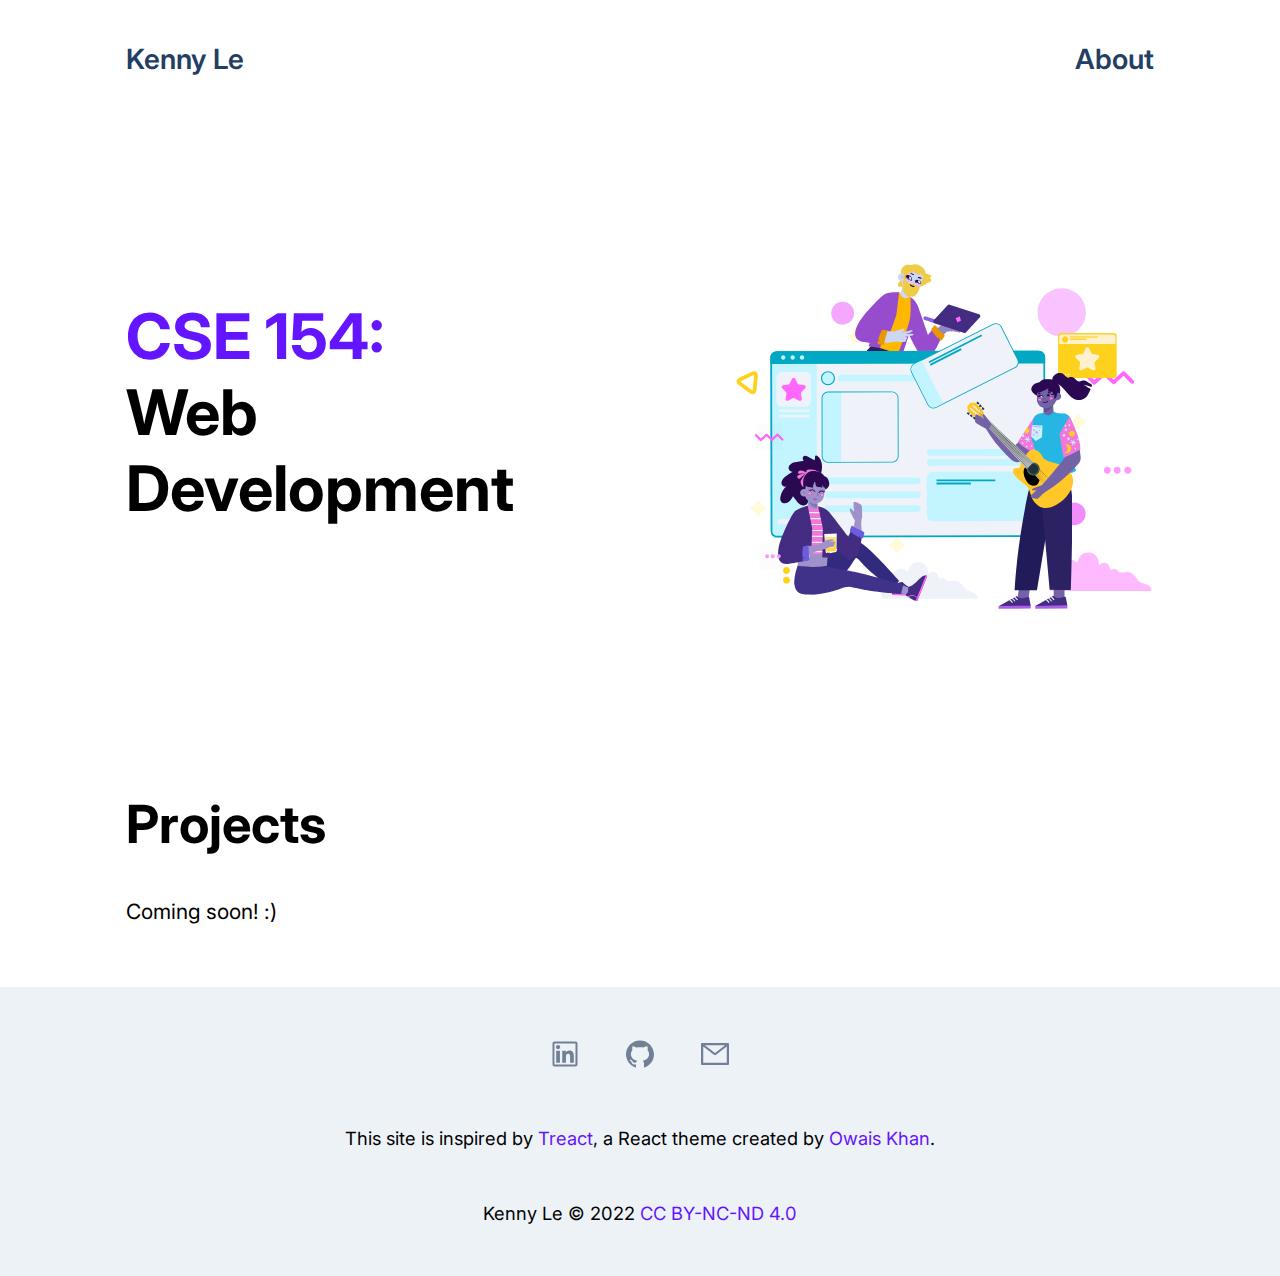
==== src/index.html @ 9e93e446 "Creative Project 1 initial upload" ====
<!DOCTYPE html>
<!--
  ***
  * Kenny "Ackerson" Le
  * CSE 154 AF, Winter 2022
  * TA: Ludvig Liljenberg, Marina Wooden
  * 1/5/22
  * Creative Project #1
  * Description: Home page to CSE 154 portfolio with links to projects
  ***
-->
<html lang="en">
<head>
  <meta charset="UTF-8">
  <link rel="stylesheet" href="styles.css">
  <title>Kenny Le | CSE 154</title>
</head>
<body>
  <div class="container">
    <header>
      <a href="index.html">Kenny Le</a>
      <a href="about.html">About</a>
    </header>

    <section class="horizontal-alignment" id="banner">
      <h1>
        <span class="purple">CSE 154:</span> <br />Web <br /> Development
      </h1>
      <!-- Dayflow by Pau Barbaro: https://blush.design/collections/YSMTNXyjxRqyK7ahEPno/dayflow -->
      <img src="images/dayflow-teamwork.svg" alt="Illustration of 3 people standing around digital screen"/>
    </section>

    <section>
      <h2>Projects</h2>
      <p>Coming soon! :)</p>
    </section>
  </div>

  <footer class="vertical-alignment">
    <div>
      <a class="footer-icon" href="https://www.linkedin.com/in/kmdle/" target="_blank"
         rel="noopener noreferrer">
        <!-- LinkedIn Icon from Ant Design: https://ant.design/ -->
        <svg viewBox="64 64 896 896" focusable="false" data-icon="linkedin" width="1em" height="1em" fill="currentColor" aria-hidden="true"><path d="M847.7 112H176.3c-35.5 0-64.3 28.8-64.3 64.3v671.4c0 35.5 28.8 64.3 64.3 64.3h671.4c35.5 0 64.3-28.8 64.3-64.3V176.3c0-35.5-28.8-64.3-64.3-64.3zm0 736c-447.8-.1-671.7-.2-671.7-.3.1-447.8.2-671.7.3-671.7 447.8.1 671.7.2 671.7.3-.1 447.8-.2 671.7-.3 671.7zM230.6 411.9h118.7v381.8H230.6zm59.4-52.2c37.9 0 68.8-30.8 68.8-68.8a68.8 68.8 0 10-137.6 0c-.1 38 30.7 68.8 68.8 68.8zm252.3 245.1c0-49.8 9.5-98 71.2-98 60.8 0 61.7 56.9 61.7 101.2v185.7h118.6V584.3c0-102.8-22.2-181.9-142.3-181.9-57.7 0-96.4 31.7-112.3 61.7h-1.6v-52.2H423.7v381.8h118.6V604.8z"></path></svg>
      </a>
      <a class="footer-icon" href="https://github.com/krocketeer" target="_blank"
         rel="noopener noreferrer">
        <!-- GitHub Icon from Ant Design: https://ant.design/ -->
        <svg viewBox="64 64 896 896" focusable="false" data-icon="github" width="1em" height="1em" fill="currentColor" aria-hidden="true"><path d="M511.6 76.3C264.3 76.2 64 276.4 64 523.5 64 718.9 189.3 885 363.8 946c23.5 5.9 19.9-10.8 19.9-22.2v-77.5c-135.7 15.9-141.2-73.9-150.3-88.9C215 726 171.5 718 184.5 703c30.9-15.9 62.4 4 98.9 57.9 26.4 39.1 77.9 32.5 104 26 5.7-23.5 17.9-44.5 34.7-60.8-140.6-25.2-199.2-111-199.2-213 0-49.5 16.3-95 48.3-131.7-20.4-60.5 1.9-112.3 4.9-120 58.1-5.2 118.5 41.6 123.2 45.3 33-8.9 70.7-13.6 112.9-13.6 42.4 0 80.2 4.9 113.5 13.9 11.3-8.6 67.3-48.8 121.3-43.9 2.9 7.7 24.7 58.3 5.5 118 32.4 36.8 48.9 82.7 48.9 132.3 0 102.2-59 188.1-200 212.9a127.5 127.5 0 0138.1 91v112.5c.8 9 0 17.9 15 17.9 177.1-59.7 304.6-227 304.6-424.1 0-247.2-200.4-447.3-447.5-447.3z"></path></svg>
      </a>
      <a class="footer-icon" href="mailto:kmdle@uw.edu" target="_blank" rel="noopener noreferrer">
        <!-- Email Icon from Ant Design: https://ant.design/ -->
        <svg viewBox="64 64 896 896" focusable="false" data-icon="mail" width="1em" height="1em" fill="currentColor" aria-hidden="true"><path d="M928 160H96c-17.7 0-32 14.3-32 32v640c0 17.7 14.3 32 32 32h832c17.7 0 32-14.3 32-32V192c0-17.7-14.3-32-32-32zm-40 110.8V792H136V270.8l-27.6-21.5 39.3-50.5 42.8 33.3h643.1l42.8-33.3 39.3 50.5-27.7 21.5zM833.6 232L512 482 190.4 232l-42.8-33.3-39.3 50.5 27.6 21.5 341.6 265.6a55.99 55.99 0 0068.7 0L888 270.8l27.6-21.5-39.3-50.5-42.7 33.2z"></path></svg>
      </a>
    </div>
    <p>
      This site is inspired by
      <a href="https://treact.owaiskhan.me/" target="_blank" rel="noopener noreferrer">Treact</a>,
      a React theme created by
      <a href="https://owaiskhan.me/" target="_blank" rel="noopener noreferrer">Owais Khan</a>.
    </p>
    <p>
      Kenny Le &copy; 2022 <a href="https://creativecommons.org/licenses/by-nc-nd/4.0/"
                              target="_blank" rel="noopener noreferrer">CC BY-NC-ND 4.0</a>
    </p>
  </footer>
</body>
</html>
---- src/styles.css ----
/*
 * Kenny "Ackerson" Le
 * CSE 154 AF, Winter 2022
 * TA: Ludvig Liljenberg, Marina Wooden
 * 1/5/22
 * Creative Project #1
 * Description: Global stylesheet for website
 */

@import url("https://fonts.googleapis.com/css2?family=Inter:wght@400;500;600;700;900&display=swap");

html, body {
  /*height: 100%;*/
  /*width: 100%;*/
  margin: 0;
  font-size: 18px;
}

body {
  font-family: "Inter", "Helvetica", sans-serif;
}

h1 {
  font-size: 3rem;
  margin: 15px 0;
}

h2 {
  font-size: 2.5rem;
}

h3 {
  font-size: 1.5rem;
}

a, .purple, header a:hover, .footer-icon:hover {
  color: rgb(100, 21, 255)
}

a {
  text-decoration: none;
}

header, .vertical-alignment, .horizontal-alignment {
  display: flex;
}

header, .horizontal-alignment {
  flex-flow: row nowrap;
}

.vertical-alignment {
  flex-flow: column nowrap;
}

.vertical-alignment, .horizontal-alignment {
  justify-content: center;
}

header, #banner, .accordion-header  {
  justify-content: space-between;
}

header a, .footer-icon {
  font-size: 28px;
}

header a {
  color: rgb(36, 62, 99);
  font-weight: 600;
}

header a:nth-child(2):hover {
  text-decoration: underline;
  text-underline-offset: 10px;
}

footer {
  background-color: rgb(237, 242, 247);
  padding: 2.5rem 0;
}

footer p {
  font-size: 0.875rem;
  margin-top: 2.5rem;
  margin-bottom: 0;
}

/* https://stackoverflow.com/questions/18672625/how-to-select-first-2-li-elements-using-css/22212585 */
footer div a:nth-child(-n + 2) {
  margin: 0 40px 0 0;
}

footer, .horizontal-alignment {
  align-items: center;
}

.footer-icon {
  color: rgb(113,128,150);
}

#about, #banner {
  padding: 6rem 0;
}

#about-text, .accordion-title {
  text-align: left;
}

#about-text {
  width: 42%;
  min-width: 42%;
}

#about-text p {
  font-size: 1.15rem;
  line-height: 1.5;
}

#about img {
  max-width: 48rem;
  width: 100%;
}

#banner img {
  height: 20rem;
  width: 20rem;
}

#banner h1 {
  margin: 0
}

.dog-image {
  width: 15rem;
  height: auto;
}

#accordion-layout {
  padding: 20px 0;
}

.accordion-header {
  border-top: 2px solid rgb(100, 21, 255);
}

.accordion-header, .accordion-title {
  cursor: pointer;
}

.accordion-title {
  padding: 16px 0;
  border: none;
  outline: none;
}

.accordion-button {
  transition: 0.2s ease-out;
}

.row-text {
  max-height: 0;
  transition: max-height 0.2s ease-out;
  overflow: hidden;
  padding: 0 0;
}

.row-text.active {
  margin-top: 0;
  margin-bottom: 16px;
}

#last-row {
  border-bottom: 2px solid rgb(100, 21, 255);
}


/* DESKTOP & TABLET */
@media (min-width: 768px) {
  html, body {
    font-size: 21px;
  }

  .container {
    padding: 2rem 6rem;
    /*overflow: hidden;*/
    max-width: 1280px;
    margin-right: auto;
    margin-left: auto;
    min-height: 72vh;
  }

  .row-text.active {
    margin: 16px 0;
  }
}
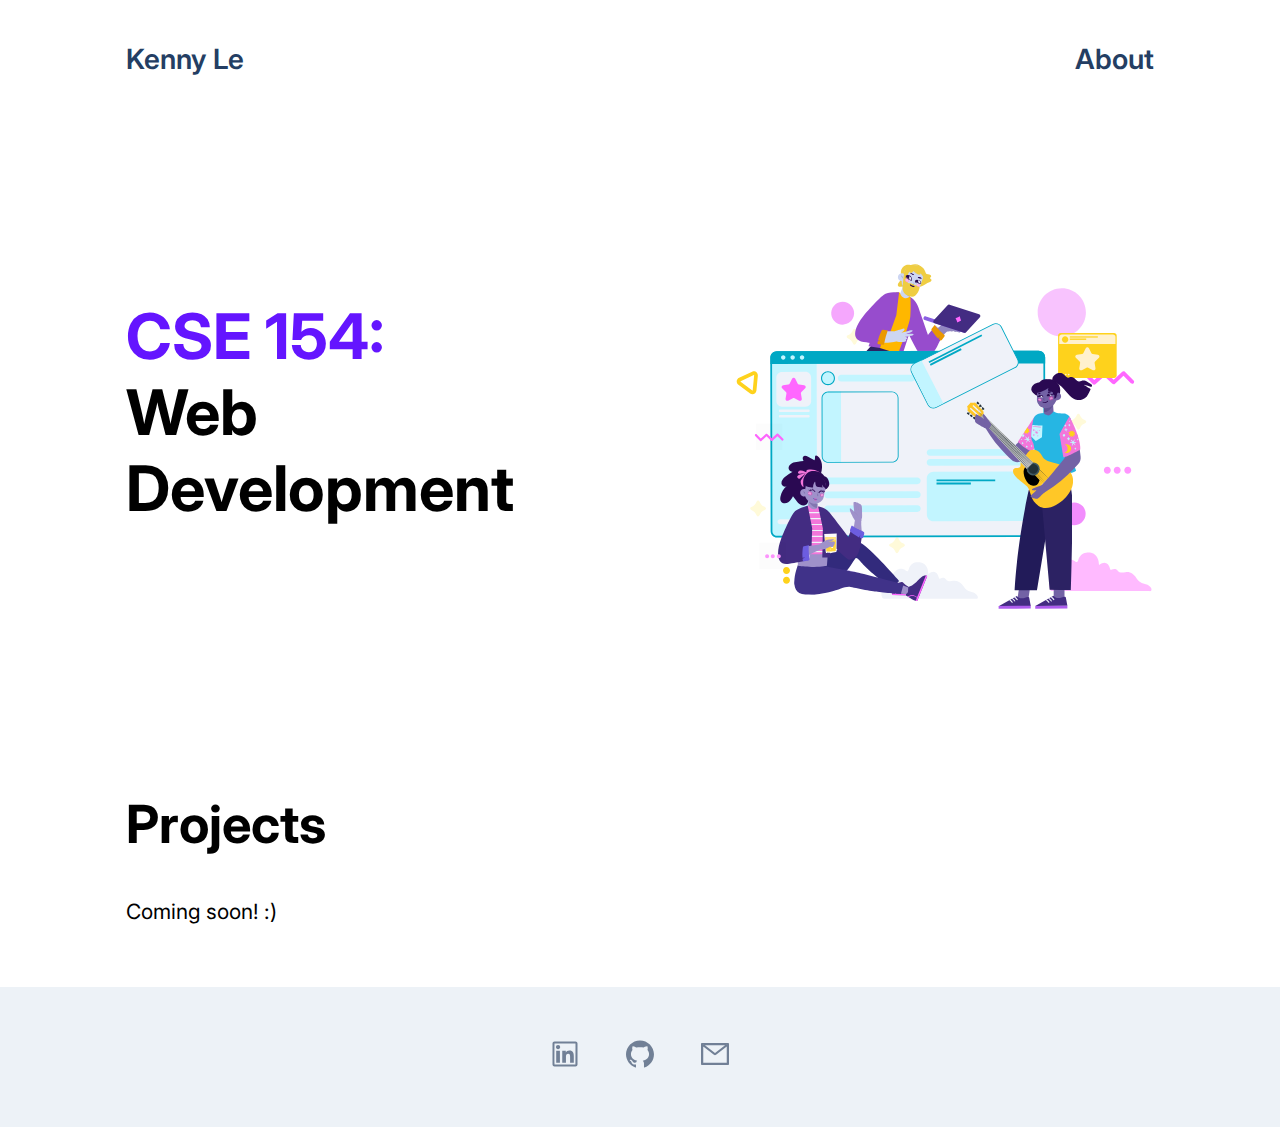
==== commit ada86014: "More linter fixes in HTML and About.jsJS rework" ====
--- a/src/index.html
+++ b/src/index.html
@@ -24,10 +24,10 @@
 
     <section class="horizontal-alignment" id="banner">
       <h1>
-        <span class="purple">CSE 154:</span> <br />Web <br /> Development
+        <span class="purple">CSE 154:</span> <br>Web <br> Development
       </h1>
       <!-- Dayflow by Pau Barbaro: https://blush.design/collections/YSMTNXyjxRqyK7ahEPno/dayflow -->
-      <img src="images/dayflow-teamwork.svg" alt="Illustration of 3 people standing around digital screen"/>
+      <img src="images/dayflow-teamwork.svg" alt="Illustration of 3 people standing around digital screen">
     </section>
 
     <section>
@@ -38,31 +38,52 @@
 
   <footer class="vertical-alignment">
     <div>
-      <a class="footer-icon" href="https://www.linkedin.com/in/kmdle/" target="_blank"
-         rel="noopener noreferrer">
+      <a class="footer-icon" href="https://www.linkedin.com/in/kmdle/"
+         target="_blank" rel="noopener noreferrer">
         <!-- LinkedIn Icon from Ant Design: https://ant.design/ -->
-        <svg viewBox="64 64 896 896" focusable="false" data-icon="linkedin" width="1em" height="1em" fill="currentColor" aria-hidden="true"><path d="M847.7 112H176.3c-35.5 0-64.3 28.8-64.3 64.3v671.4c0 35.5 28.8 64.3 64.3 64.3h671.4c35.5 0 64.3-28.8 64.3-64.3V176.3c0-35.5-28.8-64.3-64.3-64.3zm0 736c-447.8-.1-671.7-.2-671.7-.3.1-447.8.2-671.7.3-671.7 447.8.1 671.7.2 671.7.3-.1 447.8-.2 671.7-.3 671.7zM230.6 411.9h118.7v381.8H230.6zm59.4-52.2c37.9 0 68.8-30.8 68.8-68.8a68.8 68.8 0 10-137.6 0c-.1 38 30.7 68.8 68.8 68.8zm252.3 245.1c0-49.8 9.5-98 71.2-98 60.8 0 61.7 56.9 61.7 101.2v185.7h118.6V584.3c0-102.8-22.2-181.9-142.3-181.9-57.7 0-96.4 31.7-112.3 61.7h-1.6v-52.2H423.7v381.8h118.6V604.8z"></path></svg>
+        <svg viewBox="64 64 896 896" focusable="false" data-icon="linkedin"
+             fill="currentColor" aria-hidden="true">
+          <path d="M847.7 112H176.3c-35.5 0-64.3 28.8-64.3 64.3v671.4c0 35.5 28.8 64.3
+          64.3 64.3h671.4c35.5 0 64.3-28.8 64.3-64.3V176.3c0-35.5-28.8-64.3-64.3-64.3zm0
+          736c-447.8-.1-671.7-.2-671.7-.3.1-447.8.2-671.7.3-671.7 447.8.1 671.7.2
+          671.7.3-.1 447.8-.2 671.7-.3 671.7zM230.6 411.9h118.7v381.8H230.6zm59.4-52.2c37.9
+          0 68.8-30.8 68.8-68.8a68.8 68.8 0 10-137.6 0c-.1 38 30.7 68.8 68.8 68.8zm252.3
+          245.1c0-49.8 9.5-98 71.2-98 60.8 0 61.7 56.9 61.7
+          101.2v185.7h118.6V584.3c0-102.8-22.2-181.9-142.3-181.9-57.7 0-96.4 31.7-112.3
+          61.7h-1.6v-52.2H423.7v381.8h118.6V604.8z">
+          </path>
+        </svg>
       </a>
       <a class="footer-icon" href="https://github.com/krocketeer" target="_blank"
          rel="noopener noreferrer">
         <!-- GitHub Icon from Ant Design: https://ant.design/ -->
-        <svg viewBox="64 64 896 896" focusable="false" data-icon="github" width="1em" height="1em" fill="currentColor" aria-hidden="true"><path d="M511.6 76.3C264.3 76.2 64 276.4 64 523.5 64 718.9 189.3 885 363.8 946c23.5 5.9 19.9-10.8 19.9-22.2v-77.5c-135.7 15.9-141.2-73.9-150.3-88.9C215 726 171.5 718 184.5 703c30.9-15.9 62.4 4 98.9 57.9 26.4 39.1 77.9 32.5 104 26 5.7-23.5 17.9-44.5 34.7-60.8-140.6-25.2-199.2-111-199.2-213 0-49.5 16.3-95 48.3-131.7-20.4-60.5 1.9-112.3 4.9-120 58.1-5.2 118.5 41.6 123.2 45.3 33-8.9 70.7-13.6 112.9-13.6 42.4 0 80.2 4.9 113.5 13.9 11.3-8.6 67.3-48.8 121.3-43.9 2.9 7.7 24.7 58.3 5.5 118 32.4 36.8 48.9 82.7 48.9 132.3 0 102.2-59 188.1-200 212.9a127.5 127.5 0 0138.1 91v112.5c.8 9 0 17.9 15 17.9 177.1-59.7 304.6-227 304.6-424.1 0-247.2-200.4-447.3-447.5-447.3z"></path></svg>
+        <svg viewBox="64 64 896 896" focusable="false" data-icon="github"
+             fill="currentColor" aria-hidden="true">
+          <path d="M511.6 76.3C264.3 76.2 64 276.4 64 523.5 64 718.9 189.3 885 363.8
+          946c23.5 5.9 19.9-10.8 19.9-22.2v-77.5c-135.7 15.9-141.2-73.9-150.3-88.9C215
+          726 171.5 718 184.5 703c30.9-15.9 62.4 4 98.9 57.9 26.4 39.1 77.9 32.5 104
+          26 5.7-23.5 17.9-44.5 34.7-60.8-140.6-25.2-199.2-111-199.2-213 0-49.5 16.3-95
+          48.3-131.7-20.4-60.5 1.9-112.3 4.9-120 58.1-5.2 118.5 41.6 123.2 45.3 33-8.9
+          70.7-13.6 112.9-13.6 42.4 0 80.2 4.9 113.5 13.9 11.3-8.6 67.3-48.8 121.3-43.9
+          2.9 7.7 24.7 58.3 5.5 118 32.4 36.8 48.9 82.7 48.9 132.3 0 102.2-59 188.1-200
+          212.9a127.5 127.5 0 0138.1 91v112.5c.8 9 0 17.9 15 17.9 177.1-59.7 304.6-227
+          304.6-424.1 0-247.2-200.4-447.3-447.5-447.3z">
+          </path>
+        </svg>
       </a>
       <a class="footer-icon" href="mailto:kmdle@uw.edu" target="_blank" rel="noopener noreferrer">
         <!-- Email Icon from Ant Design: https://ant.design/ -->
-        <svg viewBox="64 64 896 896" focusable="false" data-icon="mail" width="1em" height="1em" fill="currentColor" aria-hidden="true"><path d="M928 160H96c-17.7 0-32 14.3-32 32v640c0 17.7 14.3 32 32 32h832c17.7 0 32-14.3 32-32V192c0-17.7-14.3-32-32-32zm-40 110.8V792H136V270.8l-27.6-21.5 39.3-50.5 42.8 33.3h643.1l42.8-33.3 39.3 50.5-27.7 21.5zM833.6 232L512 482 190.4 232l-42.8-33.3-39.3 50.5 27.6 21.5 341.6 265.6a55.99 55.99 0 0068.7 0L888 270.8l27.6-21.5-39.3-50.5-42.7 33.2z"></path></svg>
+        <svg viewBox="64 64 896 896" focusable="false" data-icon="mail"
+             fill="currentColor" aria-hidden="true">
+          <path d="M928 160H96c-17.7 0-32 14.3-32 32v640c0 17.7 14.3 32 32 32h832c17.7 0
+          32-14.3 32-32V192c0-17.7-14.3-32-32-32zm-40 110.8V792H136V270.8l-27.6-21.5
+          39.3-50.5 42.8 33.3h643.1l42.8-33.3 39.3 50.5-27.7 21.5zM833.6 232L512 482
+          190.4 232l-42.8-33.3-39.3 50.5 27.6 21.5 341.6 265.6a55.99 55.99 0 0068.7 0L888
+          270.8l27.6-21.5-39.3-50.5-42.7 33.2z">
+          </path>
+        </svg>
       </a>
     </div>
-    <p>
-      This site is inspired by
-      <a href="https://treact.owaiskhan.me/" target="_blank" rel="noopener noreferrer">Treact</a>,
-      a React theme created by
-      <a href="https://owaiskhan.me/" target="_blank" rel="noopener noreferrer">Owais Khan</a>.
-    </p>
-    <p>
-      Kenny Le &copy; 2022 <a href="https://creativecommons.org/licenses/by-nc-nd/4.0/"
-                              target="_blank" rel="noopener noreferrer">CC BY-NC-ND 4.0</a>
-    </p>
   </footer>
 </body>
 </html>--- a/src/styles.css
+++ b/src/styles.css
@@ -10,10 +10,11 @@
 @import url("https://fonts.googleapis.com/css2?family=Inter:wght@400;500;600;700;900&display=swap");
 
 html, body {
-  /*height: 100%;*/
-  /*width: 100%;*/
+  font-size: 18px;
+}
+
+html, body, #banner h1 {
   margin: 0;
-  font-size: 18px;
 }
 
 body {
@@ -34,7 +35,7 @@
 }
 
 a, .purple, header a:hover, .footer-icon:hover {
-  color: rgb(100, 21, 255)
+  color: rgb(100, 21, 255);
 }
 
 a {
@@ -57,7 +58,7 @@
   justify-content: center;
 }
 
-header, #banner, .accordion-header  {
+header, #banner, .accordion-header {
   justify-content: space-between;
 }
 
@@ -86,7 +87,6 @@
   margin-bottom: 0;
 }
 
-/* https://stackoverflow.com/questions/18672625/how-to-select-first-2-li-elements-using-css/22212585 */
 footer div a:nth-child(-n + 2) {
   margin: 0 40px 0 0;
 }
@@ -96,7 +96,12 @@
 }
 
 .footer-icon {
-  color: rgb(113,128,150);
+  color: rgb(113, 128, 150);
+}
+
+.footer-icon svg {
+  width: 1em;
+  height: 1em;
 }
 
 #about, #banner {
@@ -125,10 +130,6 @@
 #banner img {
   height: 20rem;
   width: 20rem;
-}
-
-#banner h1 {
-  margin: 0
 }
 
 .dog-image {
@@ -174,8 +175,8 @@
   border-bottom: 2px solid rgb(100, 21, 255);
 }
 
+/* DESKTOP & TABLET */
 
-/* DESKTOP & TABLET */
 @media (min-width: 768px) {
   html, body {
     font-size: 21px;
@@ -183,7 +184,7 @@
 
   .container {
     padding: 2rem 6rem;
-    /*overflow: hidden;*/
+    /* overflow: hidden; */
     max-width: 1280px;
     margin-right: auto;
     margin-left: auto;
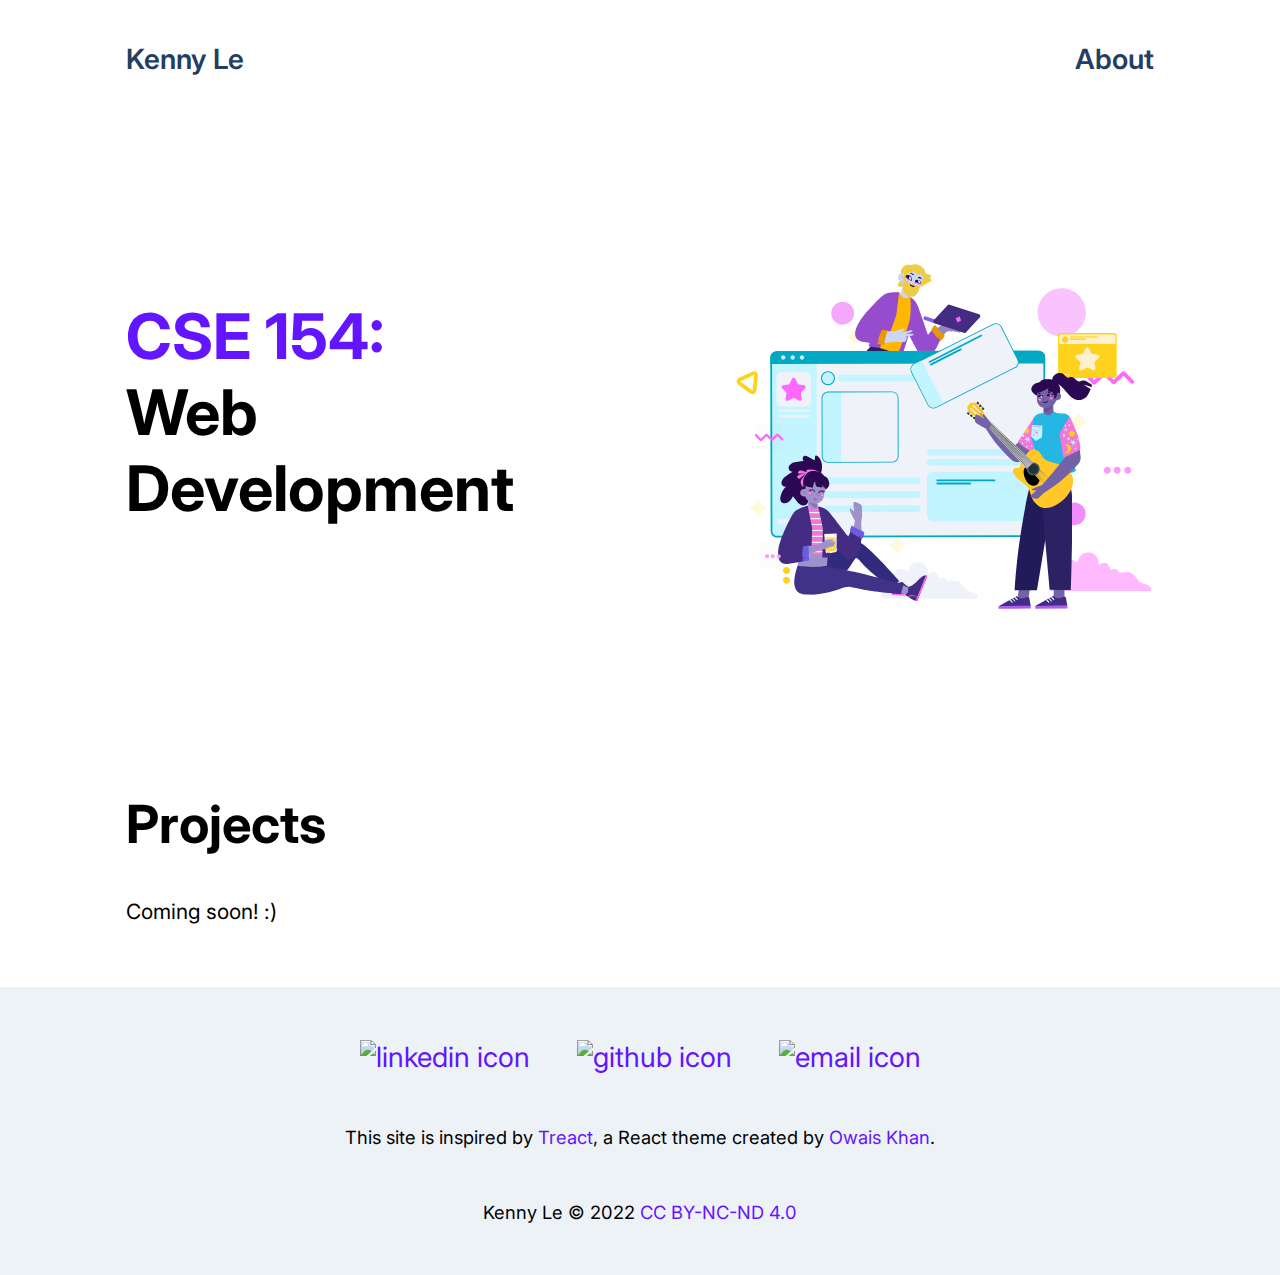
==== commit d654fd5e: "Replaced inline SVGs with SVG files because the linter hates viewBox" ====
--- a/src/index.html
+++ b/src/index.html
@@ -40,50 +40,30 @@
     <div>
       <a class="footer-icon" href="https://www.linkedin.com/in/kmdle/"
          target="_blank" rel="noopener noreferrer">
-        <!-- LinkedIn Icon from Ant Design: https://ant.design/ -->
-        <svg viewBox="64 64 896 896" focusable="false" data-icon="linkedin"
-             fill="currentColor" aria-hidden="true">
-          <path d="M847.7 112H176.3c-35.5 0-64.3 28.8-64.3 64.3v671.4c0 35.5 28.8 64.3
-          64.3 64.3h671.4c35.5 0 64.3-28.8 64.3-64.3V176.3c0-35.5-28.8-64.3-64.3-64.3zm0
-          736c-447.8-.1-671.7-.2-671.7-.3.1-447.8.2-671.7.3-671.7 447.8.1 671.7.2
-          671.7.3-.1 447.8-.2 671.7-.3 671.7zM230.6 411.9h118.7v381.8H230.6zm59.4-52.2c37.9
-          0 68.8-30.8 68.8-68.8a68.8 68.8 0 10-137.6 0c-.1 38 30.7 68.8 68.8 68.8zm252.3
-          245.1c0-49.8 9.5-98 71.2-98 60.8 0 61.7 56.9 61.7
-          101.2v185.7h118.6V584.3c0-102.8-22.2-181.9-142.3-181.9-57.7 0-96.4 31.7-112.3
-          61.7h-1.6v-52.2H423.7v381.8h118.6V604.8z">
-          </path>
-        </svg>
+        <!-- LinkedIn Icon from Icons8: https://icons8.com/icon/85044/linkedin -->
+        <img src="images/linkedin-icon.svg" alt="linkedin icon">
       </a>
       <a class="footer-icon" href="https://github.com/krocketeer" target="_blank"
          rel="noopener noreferrer">
-        <!-- GitHub Icon from Ant Design: https://ant.design/ -->
-        <svg viewBox="64 64 896 896" focusable="false" data-icon="github"
-             fill="currentColor" aria-hidden="true">
-          <path d="M511.6 76.3C264.3 76.2 64 276.4 64 523.5 64 718.9 189.3 885 363.8
-          946c23.5 5.9 19.9-10.8 19.9-22.2v-77.5c-135.7 15.9-141.2-73.9-150.3-88.9C215
-          726 171.5 718 184.5 703c30.9-15.9 62.4 4 98.9 57.9 26.4 39.1 77.9 32.5 104
-          26 5.7-23.5 17.9-44.5 34.7-60.8-140.6-25.2-199.2-111-199.2-213 0-49.5 16.3-95
-          48.3-131.7-20.4-60.5 1.9-112.3 4.9-120 58.1-5.2 118.5 41.6 123.2 45.3 33-8.9
-          70.7-13.6 112.9-13.6 42.4 0 80.2 4.9 113.5 13.9 11.3-8.6 67.3-48.8 121.3-43.9
-          2.9 7.7 24.7 58.3 5.5 118 32.4 36.8 48.9 82.7 48.9 132.3 0 102.2-59 188.1-200
-          212.9a127.5 127.5 0 0138.1 91v112.5c.8 9 0 17.9 15 17.9 177.1-59.7 304.6-227
-          304.6-424.1 0-247.2-200.4-447.3-447.5-447.3z">
-          </path>
-        </svg>
+        <!-- GitHub Icon from Icons8: https://icons8.com/icon/62856/github -->
+        <img src="images/github-icon.svg" alt="github icon">
       </a>
       <a class="footer-icon" href="mailto:kmdle@uw.edu" target="_blank" rel="noopener noreferrer">
-        <!-- Email Icon from Ant Design: https://ant.design/ -->
-        <svg viewBox="64 64 896 896" focusable="false" data-icon="mail"
-             fill="currentColor" aria-hidden="true">
-          <path d="M928 160H96c-17.7 0-32 14.3-32 32v640c0 17.7 14.3 32 32 32h832c17.7 0
-          32-14.3 32-32V192c0-17.7-14.3-32-32-32zm-40 110.8V792H136V270.8l-27.6-21.5
-          39.3-50.5 42.8 33.3h643.1l42.8-33.3 39.3 50.5-27.7 21.5zM833.6 232L512 482
-          190.4 232l-42.8-33.3-39.3 50.5 27.6 21.5 341.6 265.6a55.99 55.99 0 0068.7 0L888
-          270.8l27.6-21.5-39.3-50.5-42.7 33.2z">
-          </path>
-        </svg>
+        <!-- Email Icon from the Noun Project: https://thenounproject.com/icon/mail-831665/ -->
+        <img src="images/email-icon.svg" alt="email icon">
       </a>
     </div>
+    <p>
+      This site is inspired by
+      <a href="https://treact.owaiskhan.me/" target="_blank" rel="noopener noreferrer">Treact</a>,
+      a React theme created by
+      <a href="https://owaiskhan.me/" target="_blank" rel="noopener noreferrer">Owais Khan</a>.
+    </p>
+    <p>
+      Kenny Le &copy; 2022
+      <a href="https://creativecommons.org/licenses/by-nc-nd/4.0/"
+        target="_blank" rel="noopener noreferrer">CC BY-NC-ND 4.0</a>
+    </p>
   </footer>
 </body>
 </html>--- a/src/styles.css
+++ b/src/styles.css
@@ -34,7 +34,7 @@
   font-size: 1.5rem;
 }
 
-a, .purple, header a:hover, .footer-icon:hover {
+a, .purple, header a:hover {
   color: rgb(100, 21, 255);
 }
 
@@ -95,11 +95,7 @@
   align-items: center;
 }
 
-.footer-icon {
-  color: rgb(113, 128, 150);
-}
-
-.footer-icon svg {
+.footer-icon img {
   width: 1em;
   height: 1em;
 }
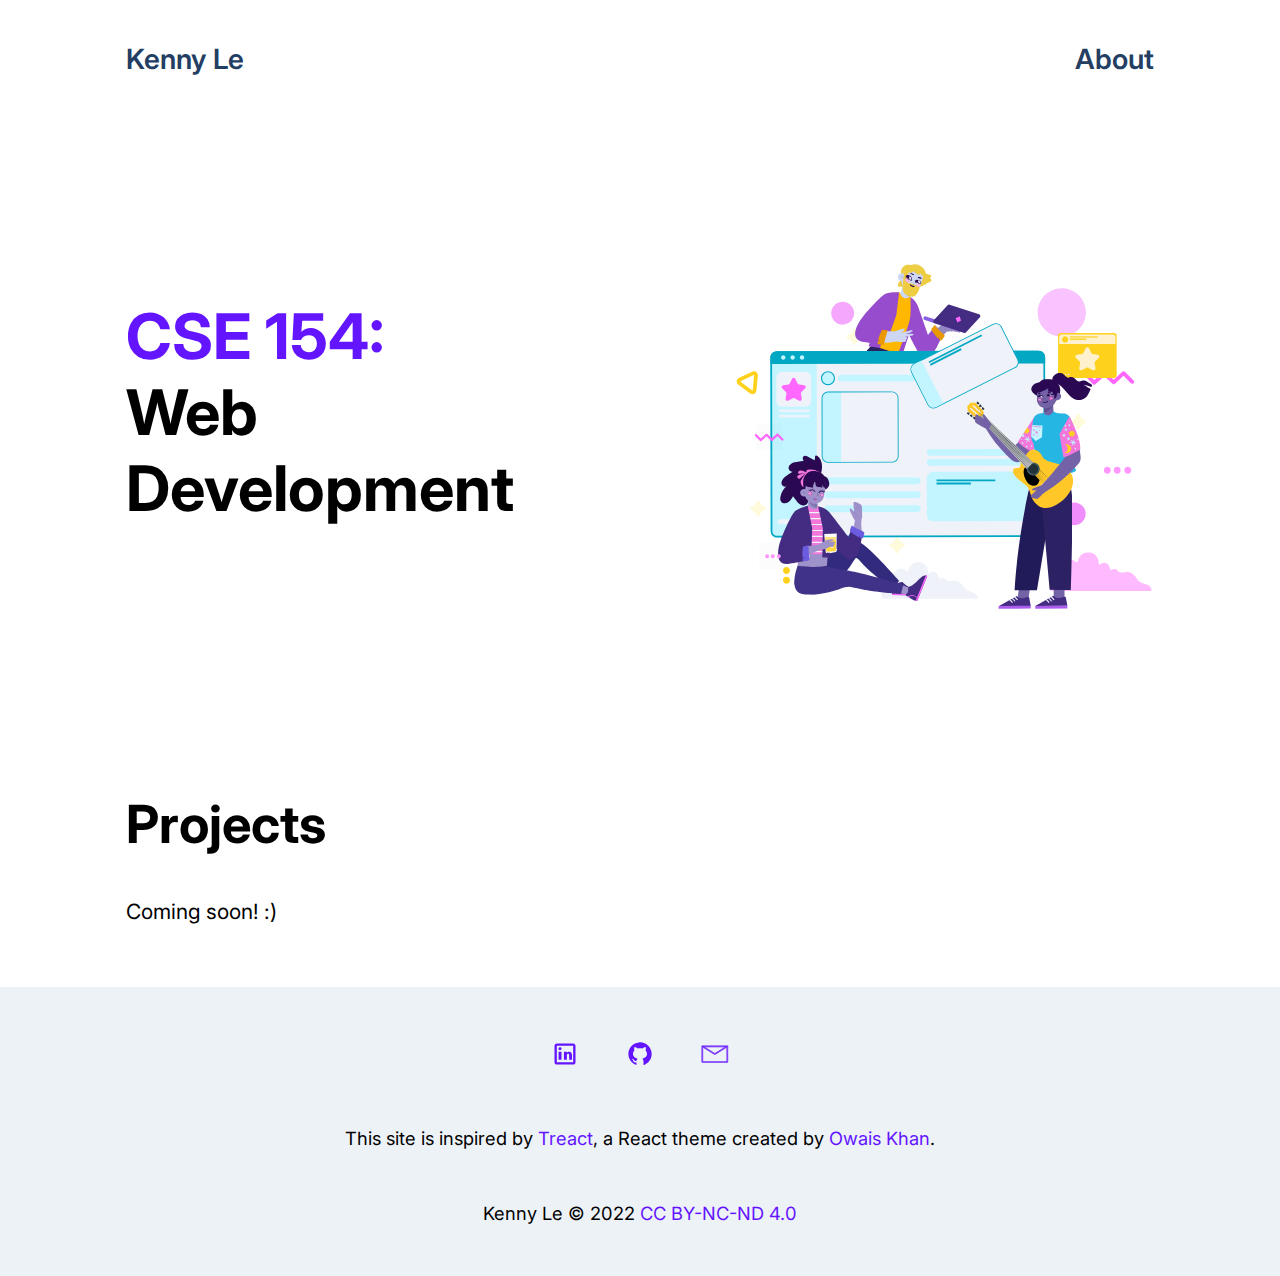
==== commit a7fd2ec2: "Additional linter fixes" ====
--- a/src/index.html
+++ b/src/index.html
@@ -39,12 +39,12 @@
   <footer class="vertical-alignment">
     <div>
       <a class="footer-icon" href="https://www.linkedin.com/in/kmdle/"
-         target="_blank" rel="noopener noreferrer">
+        target="_blank" rel="noopener noreferrer">
         <!-- LinkedIn Icon from Icons8: https://icons8.com/icon/85044/linkedin -->
         <img src="images/linkedin-icon.svg" alt="linkedin icon">
       </a>
       <a class="footer-icon" href="https://github.com/krocketeer" target="_blank"
-         rel="noopener noreferrer">
+        rel="noopener noreferrer">
         <!-- GitHub Icon from Icons8: https://icons8.com/icon/62856/github -->
         <img src="images/github-icon.svg" alt="github icon">
       </a>
@@ -62,7 +62,9 @@
     <p>
       Kenny Le &copy; 2022
       <a href="https://creativecommons.org/licenses/by-nc-nd/4.0/"
-        target="_blank" rel="noopener noreferrer">CC BY-NC-ND 4.0</a>
+        target="_blank" rel="noopener noreferrer">
+        CC BY-NC-ND 4.0
+      </a>
     </p>
   </footer>
 </body>
